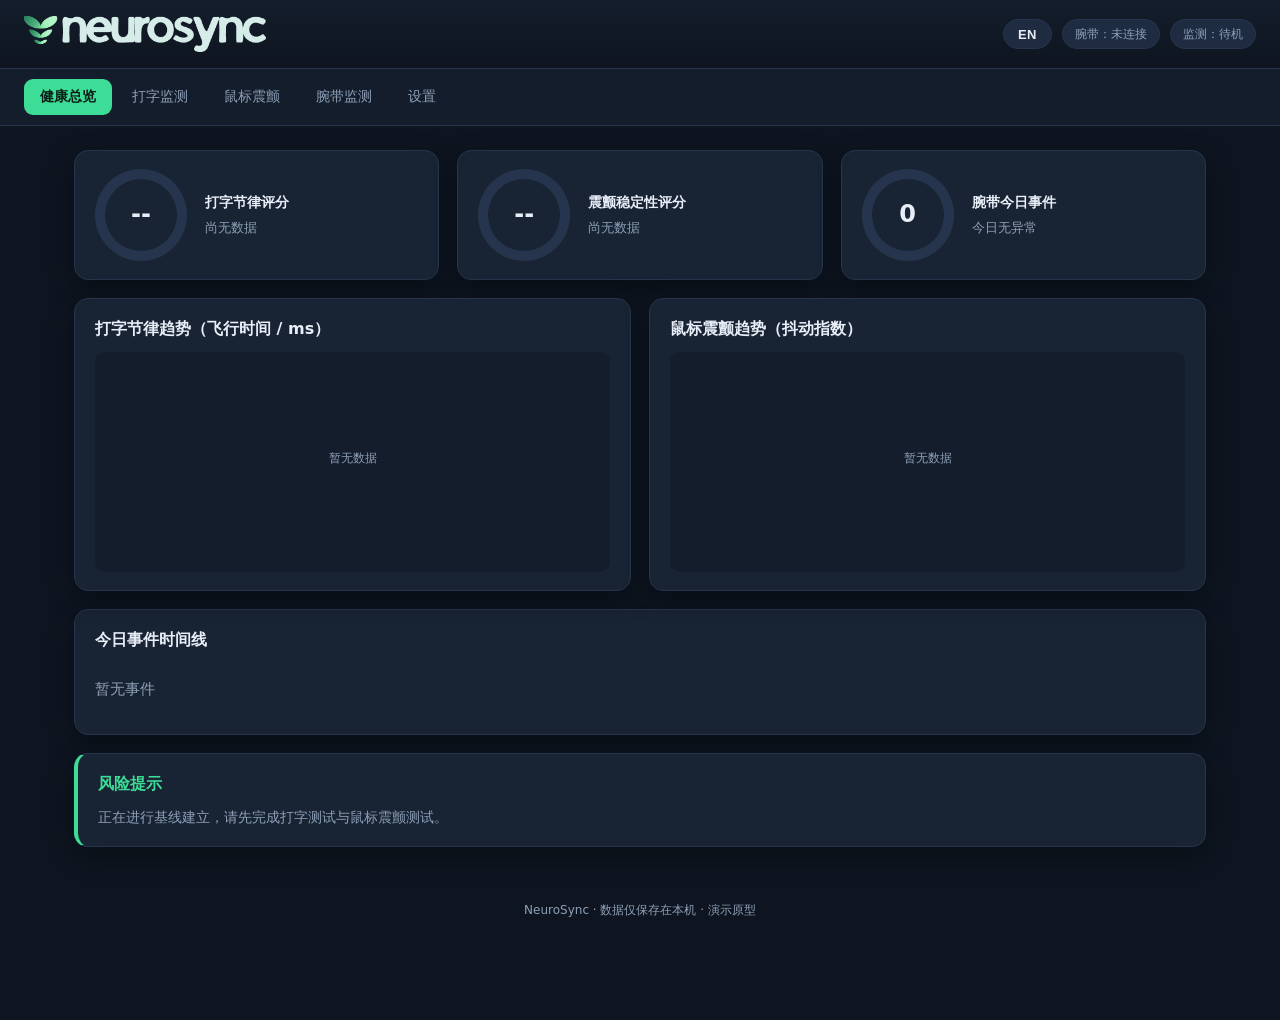
==== neurosync/index.html @ ea6f28e4 "Add files via upload Neurosync Project" ====
<!DOCTYPE html>
<html lang="zh-CN">
<head>
  <meta charset="UTF-8" />
  <meta name="viewport" content="width=device-width, initial-scale=1.0" />
  <title>NeuroSync</title>
  <link rel="stylesheet" href="css/style.css" />
</head>
<body>
  <div id="alertOverlay" class="alert-overlay hidden" aria-hidden="true">
    <div class="alert-card">
      <div class="alert-flash">⚠</div>
      <h1 id="alertTitle"></h1>
      <p id="alertText"></p>
      <div class="alert-actions">
        <button class="btn btn-danger" id="alertSOS"></button>
        <button class="btn btn-ghost" id="alertDismiss" data-i18n="alert.dismissLabel">取消 / 我没事</button>
      </div>
    </div>
  </div>

  <header class="topbar">
    <div class="brand">
      <img class="brand-logo" src="logo.png" alt="NeuroSync" />
    </div>
    <div class="topbar-status">
      <button class="lang-toggle" id="langToggle" title="Switch language">EN</button>
      <span class="pill" id="bleStatus">腕带：未连接</span>
      <span class="pill" id="monitorStatus">监测：待机</span>
    </div>
  </header>

  <nav class="tabs" id="tabs">
    <button class="tab active" data-tab="overview" data-i18n="nav.overview">健康总览</button>
    <button class="tab" data-tab="typing" data-i18n="nav.typing">打字监测</button>
    <button class="tab" data-tab="mouse" data-i18n="nav.mouse">鼠标震颤</button>
    <button class="tab" data-tab="wristband" data-i18n="nav.wristband">腕带监测</button>
    <button class="tab" data-tab="settings" data-i18n="nav.settings">设置</button>
  </nav>

  <main id="main">

    <!-- ============ 健康总览 ============ -->
    <section class="view active" id="view-overview">
      <div class="grid-scores">
        <div class="card score-card">
          <div class="score-ring" id="ringRhythm"><span id="scoreRhythm">--</span></div>
          <div class="score-meta">
            <h3 data-i18n="overview.rhythmScore">打字节律评分</h3>
            <p id="scoreRhythmLabel">--</p>
          </div>
        </div>
        <div class="card score-card">
          <div class="score-ring accent2" id="ringTremor"><span id="scoreTremor">--</span></div>
          <div class="score-meta">
            <h3 data-i18n="overview.tremorScore">震颤稳定性评分</h3>
            <p id="scoreTremorLabel">--</p>
          </div>
        </div>
        <div class="card score-card">
          <div class="score-ring accent3" id="ringWrist"><span id="scoreWrist">--</span></div>
          <div class="score-meta">
            <h3 data-i18n="overview.wristEvents">腕带今日事件</h3>
            <p id="scoreWristLabel">--</p>
          </div>
        </div>
      </div>

      <div class="grid-2">
        <div class="card">
          <h3 data-i18n="overview.flightTrend">打字节律趋势（飞行时间 / ms）</h3>
          <canvas id="chartFlight" class="chart"></canvas>
        </div>
        <div class="card">
          <h3 data-i18n="overview.tremorTrend">鼠标震颤趋势（抖动指数）</h3>
          <canvas id="chartTremorTrend" class="chart"></canvas>
        </div>
      </div>

      <div class="card">
        <h3 data-i18n="overview.timeline">今日事件时间线</h3>
        <div id="eventTimeline" class="timeline"><p class="muted">--</p></div>
      </div>

      <div class="card banner" id="riskBanner">
        <h3 data-i18n="overview.risk">风险提示</h3>
        <p id="riskText">--</p>
      </div>
    </section>

    <!-- ============ 打字监测 ============ -->
    <section class="view" id="view-typing">
      <div class="card">
        <h3><span data-i18n="typing.title">打字测试</span> <span class="hint" data-i18n="typing.titleHint">在下方输入框打字，系统实时测量节律与准确率</span></h3>
        <div class="test-sentence" id="testSentence">点击“开始测试”加载句子。</div>
        <textarea id="typingInput" class="typing-input" data-i18n-placeholder="typing.placeholder" placeholder="在这里输入上方句子…" disabled></textarea>
        <div class="test-controls">
          <button class="btn btn-primary" id="btnStartTyping" data-i18n="typing.start">开始测试</button>
          <button class="btn btn-ghost" id="btnResetTyping" data-i18n="typing.reset">重置</button>
          <span class="pill" id="typingLive">--</span>
        </div>
        <div class="metrics">
          <div class="metric"><span class="metric-label" data-i18n="typing.hold">按住时长 (ms)</span><span class="metric-value" id="mHold">--</span></div>
          <div class="metric"><span class="metric-label" data-i18n="typing.flight">飞行时间 (ms)</span><span class="metric-value" id="mFlight">--</span></div>
          <div class="metric"><span class="metric-label" data-i18n="typing.wpm">打字速度 (WPM)</span><span class="metric-value" id="mWpm">--</span></div>
          <div class="metric"><span class="metric-label" data-i18n="typing.acc">准确率 (%)</span><span class="metric-value" id="mAcc">--</span></div>
        </div>
      </div>
      <div class="card">
        <h3 data-i18n="typing.chart">实时节律（最近 60 次按键）</h3>
        <canvas id="chartKeystroke" class="chart"></canvas>
      </div>
      <div class="card">
        <h3 data-i18n="interpret.title">结果解读</h3>
        <div id="typingGauges"><p class="interpret-empty" data-i18n="interpret.empty">完成一次测试后，这里会显示解读。</p></div>
        <p id="typingVerdict" class="verdict" style="display:none"></p>
        <p class="interpret-disclaimer" data-i18n="interpret.disclaimer">参考范围仅为演示示意，不构成医学诊断。</p>
      </div>
    </section>

    <!-- ============ 鼠标震颤 ============ -->
    <section class="view" id="view-mouse">
      <div class="card">
        <h3><span data-i18n="mouse.title">震颤测试</span> <span class="hint" data-i18n="mouse.titleHint">两种方式：定点保持 或 直线追踪</span></h3>
        <div class="test-controls">
          <button class="btn btn-primary" id="btnHoldTest" data-i18n="mouse.holdTest">定点保持 5s</button>
          <button class="btn btn-primary" id="btnLineTest" data-i18n="mouse.lineTest">直线追踪</button>
          <button class="btn btn-ghost" id="btnMouseReset" data-i18n="mouse.reset">重置</button>
          <span class="pill" id="mouseLive">--</span>
        </div>
        <div class="mouse-stage" id="mouseStage">
          <p class="muted" id="mouseStageHint">点击“定点保持”后，将鼠标保持在红点内；或点击“直线追踪”沿横线移动。</p>
          <div id="mouseTarget" class="mouse-target hidden"></div>
          <canvas id="mouseTrace" class="mouse-trace"></canvas>
        </div>
        <div class="metrics">
          <div class="metric"><span class="metric-label" data-i18n="mouse.jitter">抖动指数</span><span class="metric-value" id="mJitter">--</span></div>
          <div class="metric"><span class="metric-label" data-i18n="mouse.freq">震颤频率 (Hz)</span><span class="metric-value" id="mFreq">--</span></div>
          <div class="metric"><span class="metric-label" data-i18n="mouse.dev">直线偏差 (px)</span><span class="metric-value" id="mDev">--</span></div>
          <div class="metric"><span class="metric-label" data-i18n="mouse.samples">采样点数</span><span class="metric-value" id="mSamples">--</span></div>
        </div>
      </div>
      <div class="card">
        <h3 data-i18n="interpret.title">结果解读</h3>
        <div id="mouseGauges"><p class="interpret-empty" data-i18n="interpret.empty">完成一次测试后，这里会显示解读。</p></div>
        <p id="mouseVerdict" class="verdict" style="display:none"></p>
        <p class="interpret-disclaimer" data-i18n="interpret.disclaimer">参考范围仅为演示示意，不构成医学诊断。</p>
      </div>
    </section>

    <!-- ============ 腕带监测 ============ -->
    <section class="view" id="view-wristband">
      <div class="card">
        <h3 data-i18n="wrist.title">腕带连接</h3>
        <p class="muted" data-i18n="wrist.desc">ESP32 腕带通过蓝牙低功耗 (BLE) 上报震颤 / 冻结步态事件。当前支持模拟数据与真实设备连接。</p>
        <div class="test-controls">
          <button class="btn btn-primary" id="btnConnectBle" data-i18n="wrist.connect">🔗 连接腕带 (BLE)</button>
          <button class="btn btn-ghost" id="btnDisconnectBle" data-i18n="wrist.disconnect" disabled>断开</button>
          <button class="btn btn-primary" id="btnSimulate">▶ 开始模拟数据流</button>
          <button class="btn btn-ghost" id="btnSimEvent" data-i18n="wrist.inject">注入一次事件</button>
        </div>
        <p class="hint" id="bleInfo">蓝牙需要浏览器支持（Chrome/Edge）且通过 localhost 或 HTTPS 打开。</p>
      </div>
      <div class="card"><h3 data-i18n="wrist.cmdTitle">App → 腕带：提示控制</h3><div class="test-controls"><label data-i18n="wrist.cmdLevel">提示强度</label><input type="range" id="cueLevel" min="10" max="100" value="60"><span id="cueLevelVal">60</span><button class="btn btn-primary" id="btnCueTest" data-i18n="wrist.cmdTest">测试振动提示</button><button class="btn btn-ghost" id="btnCueStop" data-i18n="wrist.cmdStop">停止输出</button></div><p class="hint"><label><input type="checkbox" id="chkBeat" checked> <span data-i18n="wrist.audio">冻结时播放声音节拍（110 BPM）</span></label></p><div class="metrics"><div class="metric"><span class="metric-label" data-i18n="wrist.hr">心率 (bpm)</span><span class="metric-value" id="wHR">--</span></div><div class="metric"><span class="metric-label" data-i18n="wrist.eda">皮电 (μS)</span><span class="metric-value" id="wEDA">--</span></div></div></div>
      <div class="grid-2">
        <div class="card">
          <h3 data-i18n="wrist.accelChart">实时加速度信号</h3>
          <canvas id="chartAccel" class="chart"></canvas>
        </div>
        <div class="card">
          <h3 data-i18n="wrist.stats">今日事件统计</h3>
          <div class="metrics">
            <div class="metric"><span class="metric-label" data-i18n="wrist.tremor">震颤发作</span><span class="metric-value" id="wTremor">0</span></div>
            <div class="metric"><span class="metric-label" data-i18n="wrist.fog">冻结步态</span><span class="metric-value" id="wFog">0</span></div>
            <div class="metric"><span class="metric-label" data-i18n="wrist.stress">压力峰值</span><span class="metric-value" id="wStress">0</span></div>
            <div class="metric"><span class="metric-label" data-i18n="wrist.warn">冻结预警</span><span class="metric-value" id="wWarn">0</span></div>
          </div>
        </div>
      </div>
      <div class="card">
        <h3 data-i18n="wrist.logTitle">发作记录（供医生与患者查看）</h3>
        <div id="wristbandLog" class="timeline"><p class="muted">暂无事件</p></div>
      </div>
    </section>

    <!-- ============ 设置 ============ -->
    <section class="view" id="view-settings">
      <div class="card">
        <h3 data-i18n="settings.baseline">基线管理</h3>
        <p class="muted" data-i18n="settings.baselineDesc">系统使用前几组测试建立你的个人基线，之后检测偏离。</p>
        <div class="test-controls">
          <button class="btn btn-ghost" id="btnRebuildBaseline" data-i18n="settings.rebuild">重新建立基线</button>
          <button class="btn btn-ghost" id="btnClearAll" data-i18n="settings.clear">清空全部数据</button>
          <button class="btn btn-ghost" id="btnExport" data-i18n="settings.export">导出数据 (JSON)</button>
        </div>
      </div>
      <div class="card">
        <h3 data-i18n="settings.bleParams">BLE 参数（ESP32 腕带）</h3>
        <p class="muted" data-i18n="settings.bleDesc">与你的 ESP32 固件中的 UUID 保持一致。</p>
        <div class="form-row">
          <label data-i18n="settings.serviceUUID">服务 UUID</label>
          <input type="text" id="cfgServiceUUID" value="4fafc201-1fb5-459e-8fcc-c5c9c331914b" />
        </div>
        <div class="form-row">
          <label data-i18n="settings.charUUID">事件特征 UUID</label>
          <input type="text" id="cfgCharUUID" value="beb5483e-36e1-4688-b7f5-ea07361b26a8" />
        </div>
      </div>
      <div class="card">
        <h3 data-i18n="settings.demo">紧急预案演示</h3>
        <p class="muted" data-i18n="settings.demoDesc">用于路演现场演示：触发“检测到急性异常”的智能家居联动（灯光闪烁 + 呼叫急救）。快捷键 Ctrl+Alt+T。</p>
        <div class="test-controls">
          <button class="btn btn-danger" id="btnDemoAlert" data-i18n="settings.demoBtn">🚨 触发紧急预案演示</button>
        </div>
      </div>
      <div class="card">
        <h3 data-i18n="settings.about">关于</h3>
        <p class="muted" data-i18n="settings.about1">NeuroSync —— 面向居家场景的神经运动早期监测原型。</p>
        <p class="muted" data-i18n="settings.about2">数据仅保存在本机浏览器 localStorage，不上传服务器。</p>
      </div>
          <div class="card"><h3 data-i18n="settings.emerg">紧急联系与提示通道</h3><div class="test-controls"><label><span data-i18n="settings.caregiver">照护人电话</span> <input id="cfgCaregiver" type="tel" placeholder="138xxxxxxxx"></label><label><span data-i18n="settings.emergency">急救电话</span> <input id="cfgEmergency" type="tel" value="120"></label><label><span data-i18n="settings.cueUUID">提示指令特征 UUID（可写）</span> <input id="cfgCueUUID" type="text" size="38"></label></div></div>
    </section>

  </main>

  <footer class="footer">
    <p data-i18n="footer.note">NeuroSync · 数据仅保存在本机 · 演示原型</p>
  </footer>

  <script src="js/charts.js"></script>
  <script src="js/i18n.js"></script>
  <script src="js/store.js"></script>
  <script src="js/keystroke.js"></script>
  <script src="js/mouse.js"></script>
  <script src="js/wristband.js"></script>
  <script src="js/health.js"></script>
  <script src="js/alerts.js"></script>
  <script src="js/app.js"></script>
</body>
</html>
---- neurosync/css/style.css ----
:root {
  --bg: #0e1520;
  --bg2: #141d2b;
  --card: #182333;
  --card2: #1e2b40;
  --border: #26354d;
  --text: #e8eef7;
  --muted: #8ea0b8;
  --accent: #3ddc97;
  --accent2: #4da3ff;
  --accent3: #f5b942;
  --danger: #ff5d6c;
  --warn: #f5b942;
  --radius: 14px;
  --shadow: 0 8px 24px rgba(0, 0, 0, 0.35);
}

* { box-sizing: border-box; }

html, body {
  margin: 0;
  padding: 0;
  background: var(--bg);
  color: var(--text);
  font-family: "Segoe UI", "PingFang SC", "Microsoft YaHei", system-ui, sans-serif;
  font-size: 15px;
  line-height: 1.55;
}

body { padding-bottom: 70px; }

.topbar {
  display: flex;
  align-items: center;
  justify-content: space-between;
  padding: 16px 24px;
  background: linear-gradient(180deg, var(--bg2), var(--bg));
  border-bottom: 1px solid var(--border);
  position: sticky;
  top: 0;
  z-index: 20;
}
.brand { display: flex; align-items: center; gap: 14px; }
.brand-logo { height: 36px; width: auto; display: block; }
.brand h1 { margin: 0; font-size: 20px; }
.brand-sub { font-size: 13px; color: var(--muted); font-weight: 400; }
.brand-tag { margin: 2px 0 0; color: var(--muted); font-size: 12px; }
.topbar-status { display: flex; gap: 10px; }

.pill {
  display: inline-block;
  padding: 5px 12px;
  border-radius: 999px;
  font-size: 12px;
  background: var(--card2);
  border: 1px solid var(--border);
  color: var(--muted);
  white-space: nowrap;
}
.pill.on { color: #0b1f16; background: var(--accent); border-color: var(--accent); }
.pill.warn { color: #2a1f05; background: var(--warn); border-color: var(--warn); }
.pill.bad { color: #fff; background: var(--danger); border-color: var(--danger); }

.lang-toggle {
  border: 1px solid var(--border);
  background: var(--card2);
  color: var(--text);
  padding: 5px 14px;
  border-radius: 999px;
  cursor: pointer;
  font-size: 13px;
  font-weight: 600;
  letter-spacing: 0.5px;
  transition: all 0.15s;
}
.lang-toggle:hover { border-color: var(--accent); color: var(--accent); }

.tabs {
  display: flex;
  gap: 4px;
  padding: 10px 24px;
  background: var(--bg2);
  border-bottom: 1px solid var(--border);
  overflow-x: auto;
}
.tab {
  border: none;
  background: transparent;
  color: var(--muted);
  padding: 9px 16px;
  border-radius: 9px;
  cursor: pointer;
  font-size: 14px;
  white-space: nowrap;
  transition: all 0.15s;
}
.tab:hover { color: var(--text); background: var(--card); }
.tab.active { color: #0b1f16; background: var(--accent); font-weight: 600; }

main { max-width: 1180px; margin: 24px auto; padding: 0 24px; }
.view { display: none; }
.view.active { display: block; }

.card {
  background: var(--card);
  border: 1px solid var(--border);
  border-radius: var(--radius);
  padding: 18px 20px;
  margin-bottom: 18px;
  box-shadow: var(--shadow);
}
.card h3 { margin: 0 0 10px; font-size: 16px; }
.card h3 .hint, .hint { font-weight: 400; color: var(--muted); font-size: 12px; margin-left: 8px; }

.grid-scores { display: grid; grid-template-columns: repeat(3, 1fr); gap: 18px; }
.grid-2 { display: grid; grid-template-columns: 1fr 1fr; gap: 18px; }
@media (max-width: 820px) {
  .grid-scores, .grid-2 { grid-template-columns: 1fr; }
}

.score-card { display: flex; align-items: center; gap: 18px; }
.score-ring {
  width: 92px; height: 92px; border-radius: 50%;
  display: flex; align-items: center; justify-content: center;
  flex: 0 0 auto;
  background: conic-gradient(var(--accent) 0%, var(--border) 0%);
  position: relative;
}
.score-ring::before {
  content: ""; position: absolute; inset: 10px; border-radius: 50%;
  background: var(--card);
}
.score-ring span { position: relative; font-size: 24px; font-weight: 700; }
.score-ring.accent2 { background: conic-gradient(var(--accent2) 0%, var(--border) 0%); }
.score-ring.accent3 { background: conic-gradient(var(--accent3) 0%, var(--border) 0%); }
.score-meta h3 { margin: 0; font-size: 14px; }
.score-meta p { margin: 4px 0 0; color: var(--muted); font-size: 13px; }

.chart { width: 100%; height: 220px; display: block; background: var(--bg2); border-radius: 10px; }

.timeline { display: flex; flex-direction: column; gap: 8px; max-height: 260px; overflow-y: auto; }
.tl-item {
  display: flex; gap: 12px; align-items: center;
  padding: 8px 12px; border-radius: 9px;
  background: var(--bg2); border: 1px solid var(--border);
  font-size: 13px;
}
.tl-item .tl-time { color: var(--muted); font-variant-numeric: tabular-nums; flex: 0 0 auto; }
.tl-item .tl-tag { flex: 0 0 auto; padding: 2px 9px; border-radius: 999px; font-size: 11px; background: var(--accent); color: #0b1f16; }
.tl-item .tl-tag.warn { background: var(--warn); color: #2a1f05; }
.tl-item .tl-tag.bad { background: var(--danger); color: #fff; }

.banner { border-left: 4px solid var(--accent); }
.banner h3 { color: var(--accent); }
.banner p { margin: 4px 0 0; color: var(--muted); font-size: 14px; }

.test-sentence {
  padding: 14px 16px; border-radius: 10px;
  background: var(--bg2); border: 1px solid var(--border);
  font-size: 17px; letter-spacing: 0.4px; margin-bottom: 12px; min-height: 48px;
}
.typing-input {
  width: 100%; min-height: 90px; resize: vertical;
  background: var(--bg2); color: var(--text);
  border: 1px solid var(--border); border-radius: 10px;
  padding: 12px 14px; font-size: 16px; font-family: "Consolas", "Menlo", monospace;
}
.typing-input:focus { outline: none; border-color: var(--accent); }

.test-controls { display: flex; gap: 10px; align-items: center; flex-wrap: wrap; margin: 12px 0; }

.btn {
  border: 1px solid var(--border); background: var(--card2); color: var(--text);
  padding: 9px 16px; border-radius: 9px; cursor: pointer; font-size: 14px;
  transition: all 0.15s;
}
.btn:hover { filter: brightness(1.15); }
.btn:disabled { opacity: 0.45; cursor: not-allowed; }
.btn-primary { background: var(--accent); color: #0b1f16; border-color: var(--accent); font-weight: 600; }
.btn-danger { background: var(--danger); color: #fff; border-color: var(--danger); font-weight: 600; }
.btn-ghost { background: transparent; }

.metrics { display: grid; grid-template-columns: repeat(auto-fit, minmax(150px, 1fr)); gap: 12px; margin-top: 14px; }
.metric {
  background: var(--bg2); border: 1px solid var(--border); border-radius: 10px;
  padding: 12px 14px; display: flex; flex-direction: column; gap: 4px;
}
.metric-label { color: var(--muted); font-size: 12px; }
.metric-value { font-size: 22px; font-weight: 700; font-variant-numeric: tabular-nums; }

.mouse-stage {
  position: relative; width: 100%; height: 280px;
  background: var(--bg2); border: 1px solid var(--border); border-radius: 10px;
  overflow: hidden; margin: 12px 0; cursor: crosshair;
}
.mouse-stage .muted { position: absolute; inset: 0; display: flex; align-items: center; justify-content: center; margin: 0; z-index: 1; pointer-events: none; }
.mouse-trace { position: absolute; inset: 0; width: 100%; height: 100%; z-index: 2; }
.mouse-target {
  position: absolute; width: 56px; height: 56px; border-radius: 50%;
  background: rgba(255, 93, 108, 0.25); border: 2px solid var(--danger);
  z-index: 3; transform: translate(-50%, -50%); pointer-events: none;
}

.form-row { display: flex; align-items: center; gap: 12px; margin-bottom: 10px; flex-wrap: wrap; }
.form-row label { width: 130px; color: var(--muted); font-size: 13px; }
.form-row input {
  flex: 1; min-width: 260px; background: var(--bg2); color: var(--text);
  border: 1px solid var(--border); border-radius: 8px; padding: 8px 12px; font-family: monospace; font-size: 13px;
}

.muted { color: var(--muted); }
.hidden { display: none !important; }
.footer { text-align: center; color: var(--muted); font-size: 12px; padding: 18px; }

/* Alert overlay */
.alert-overlay {
  position: fixed; inset: 0; z-index: 100;
  background: rgba(60, 8, 12, 0.88);
  display: flex; align-items: center; justify-content: center;
  animation: flashIn 0.4s;
}
.alert-card {
  background: #1a0e10; border: 2px solid var(--danger); border-radius: 18px;
  padding: 34px 40px; text-align: center; max-width: 440px;
  box-shadow: 0 0 60px rgba(255, 93, 108, 0.5);
}
.alert-flash { font-size: 56px; animation: pulse 0.8s infinite; }
.alert-card h1 { color: var(--danger); margin: 8px 0; }
.alert-card p { color: var(--muted); }
.alert-actions { display: flex; gap: 12px; justify-content: center; margin-top: 20px; }

body.home-flash { background: #3a0a0e !important; }

@keyframes pulse { 0%,100% { transform: scale(1); opacity: 1; } 50% { transform: scale(1.25); opacity: 0.6; } }
@keyframes flashIn { from { opacity: 0; } to { opacity: 1; } }
@keyframes overlayPulse { 0%,100% { background: rgba(60,8,12,0.85); } 50% { background: rgba(120,16,24,0.9); } }
.alert-overlay { animation: flashIn 0.4s, overlayPulse 1.4s infinite; }

/* Result interpretation gauges */
.gauge { margin-bottom: 16px; }
.gauge:last-child { margin-bottom: 0; }
.gauge-head { display: flex; justify-content: space-between; align-items: baseline; font-size: 13px; color: var(--muted); margin-bottom: 7px; }
.gauge-value { font-size: 16px; font-weight: 700; color: var(--text); font-variant-numeric: tabular-nums; }
.gauge-track { position: relative; height: 10px; border-radius: 999px; overflow: visible; }
.gauge-marker { position: absolute; top: -4px; width: 3px; height: 18px; background: #fff; border-radius: 2px; transform: translateX(-50%); box-shadow: 0 0 0 2px rgba(0,0,0,0.35); }
.gauge-legend { display: flex; justify-content: space-between; margin-top: 9px; flex-wrap: wrap; gap: 6px; }
.gauge-legend-item { display: inline-flex; align-items: center; gap: 5px; font-size: 12px; color: var(--muted); }
.gauge-legend-item i { width: 10px; height: 10px; border-radius: 3px; display: inline-block; }
.verdict { margin: 14px 0 0; font-size: 14px; padding: 11px 13px; border-radius: 9px; background: var(--bg2); border: 1px solid var(--border); }
.verdict.good { border-color: var(--accent); color: var(--accent); }
.verdict.warn { border-color: var(--warn); color: var(--warn); }
.verdict.bad { border-color: var(--danger); color: var(--danger); }
.interpret-empty { color: var(--muted); margin: 0; }
.interpret-disclaimer { color: var(--muted); font-size: 12px; margin: 12px 0 0; opacity: 0.8; }
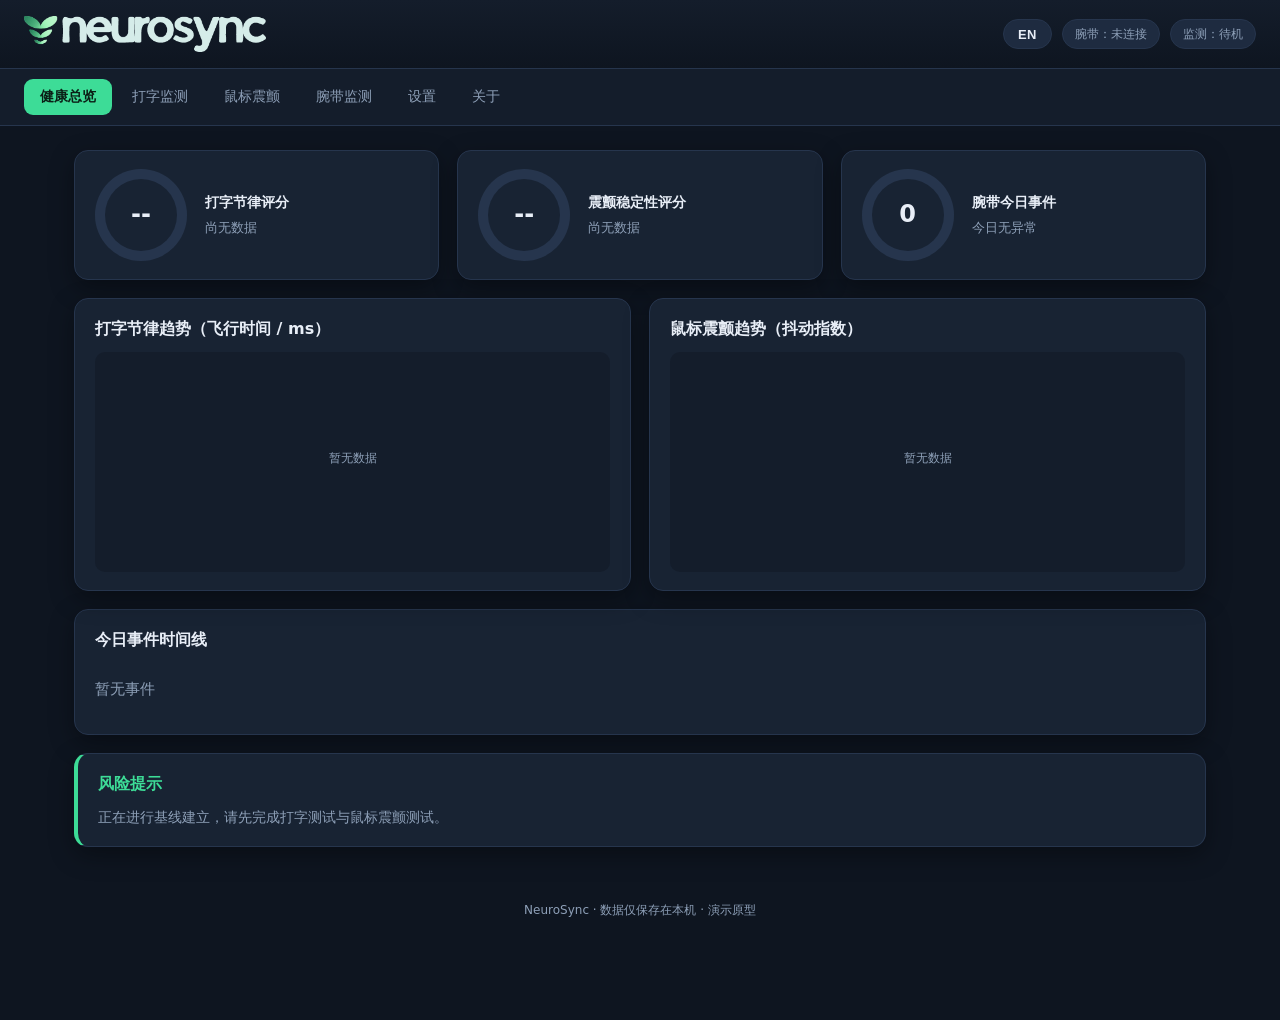
==== commit b1a82788: "Add files via upload" ====
--- a/neurosync/index.html
+++ b/neurosync/index.html
@@ -36,6 +36,7 @@
     <button class="tab" data-tab="mouse" data-i18n="nav.mouse">鼠标震颤</button>
     <button class="tab" data-tab="wristband" data-i18n="nav.wristband">腕带监测</button>
     <button class="tab" data-tab="settings" data-i18n="nav.settings">设置</button>
+    <button class="tab" data-tab="about" data-i18n="nav.about">关于</button>
   </nav>
 
   <main id="main">
@@ -219,6 +220,29 @@
         <p class="muted" data-i18n="settings.about2">数据仅保存在本机浏览器 localStorage，不上传服务器。</p>
       </div>
           <div class="card"><h3 data-i18n="settings.emerg">紧急联系与提示通道</h3><div class="test-controls"><label><span data-i18n="settings.caregiver">照护人电话</span> <input id="cfgCaregiver" type="tel" placeholder="138xxxxxxxx"></label><label><span data-i18n="settings.emergency">急救电话</span> <input id="cfgEmergency" type="tel" value="120"></label><label><span data-i18n="settings.cueUUID">提示指令特征 UUID（可写）</span> <input id="cfgCueUUID" type="text" size="38"></label></div></div>
+    </section>
+
+    <!-- ============ 关于 ============ -->
+    <section class="view" id="view-about">
+      <div class="card">
+        <h3 data-i18n="about.title">关于本项目</h3>
+        <p class="muted" data-i18n="about.intro">NeuroSync 是一个面向居家场景的神经运动早期监测原型，融合打字节律、鼠标微颤与腕带传感三大信号，实现无创、低成本的运动功能异常初筛。</p>
+      </div>
+      <div class="card">
+        <h3 data-i18n="about.team">团队成员</h3>
+        <p class="muted" data-i18n="about.teamSub">清华大学国际本科新生 · 2026 未来健康创新挑战赛</p>
+        <ul class="team-list">
+          <li><span class="team-flag">🇧🇩</span><span class="team-name">Saraf</span><span class="team-country" data-i18n="about.bangladesh">孟加拉国</span></li>
+          <li><span class="team-flag">🇬🇧</span><span class="team-name">Ziyin Luo</span><span class="team-country" data-i18n="about.uk">英国</span></li>
+          <li><span class="team-flag">🇮🇩</span><span class="team-name">Evelyna</span><span class="team-country" data-i18n="about.indonesia">印度尼西亚</span></li>
+          <li><span class="team-flag">🇮🇩</span><span class="team-name">Benitta</span><span class="team-country" data-i18n="about.indonesia">印度尼西亚</span></li>
+        </ul>
+      </div>
+      <div class="card">
+        <h3 data-i18n="about.credits">致谢</h3>
+        <p class="muted" data-i18n="about.creditsText">感谢清华大学及“未来健康创新挑战赛”组委会提供的平台与机会。</p>
+        <p class="muted" data-i18n="about.privacy">所有数据仅保存在本机浏览器（localStorage），不上传任何服务器。</p>
+      </div>
     </section>
 
   </main>
--- a/neurosync/css/style.css
+++ b/neurosync/css/style.css
@@ -252,3 +252,10 @@
 .verdict.bad { border-color: var(--danger); color: var(--danger); }
 .interpret-empty { color: var(--muted); margin: 0; }
 .interpret-disclaimer { color: var(--muted); font-size: 12px; margin: 12px 0 0; opacity: 0.8; }
+
+/* About / team */
+.team-list { list-style: none; margin: 14px 0 0; padding: 0; display: flex; flex-direction: column; gap: 10px; }
+.team-list li { display: flex; align-items: center; gap: 12px; padding: 11px 14px; background: var(--bg2); border: 1px solid var(--border); border-radius: 10px; }
+.team-flag { font-size: 20px; line-height: 1; }
+.team-name { font-weight: 600; flex: 1; color: var(--text); }
+.team-country { color: var(--muted); font-size: 13px; }
